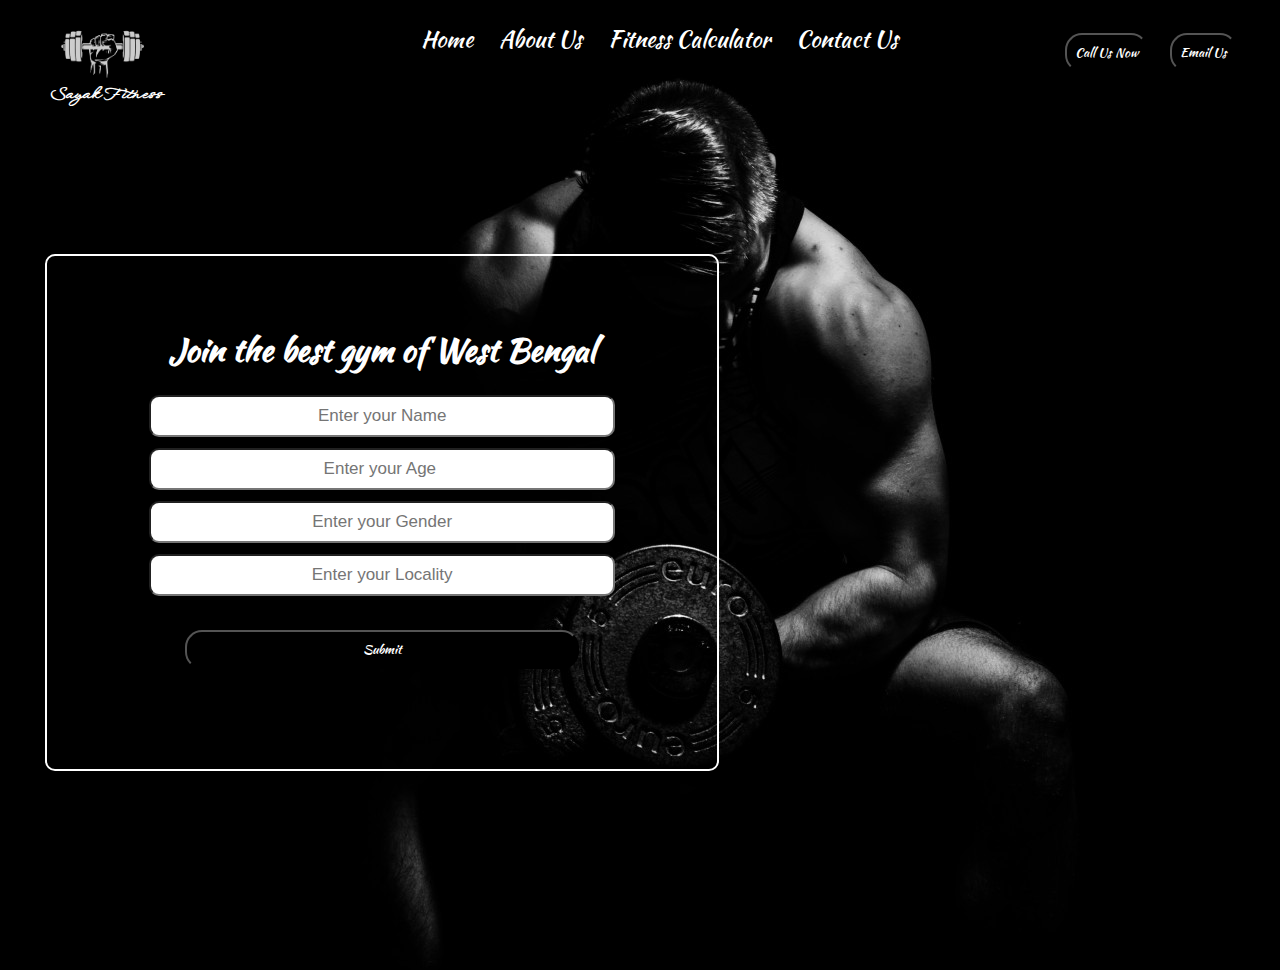
==== index.html @ b908f96d "first commit" ====
<!DOCTYPE html>
<html lang="en">
  <head>
    <meta charset="UTF-8" />
    <meta http-equiv="X-UA-Compatible" content="IE=edge" />
    <meta name="viewport" content="width=device-width, initial-scale=1.0" />
    <title>Sayak Fitness</title>
  </head>
  <link rel="stylesheet" href="css/project.css" />
  <link href="https://fonts.googleapis.com/css2?family=Kaushan+Script&display=swap" rel="stylesheet">
  <link href="https://fonts.googleapis.com/css2?family=WindSong:wght@500&display=swap" rel="stylesheet">
  <style>
    /* CSS Reset */
    body {
      margin: 0px;
      padding: 0px;
      background-image: url("gym.jpg");
      font-family: 'Kaushan Script', cursive;
      color: white;
      /* background-repeat: no-repeat; */
    }

    .left {
      /* border: 3px solid red; */
      display: inline-block;
      position: absolute;

      left: 51px;
      top: 28px;
    }
    .mid {
      /* border: 3px solid red; */
      display: block;
      margin: 22px auto;
      width: 50%;
      padding-left: 100px;
    }
    .right {
      display: inline-block;
      /* border: 3px solid red; */
      position: absolute;
      right: 34px;
      top: 40px;
    }
    .navbar li {
      display: inline-block;
      font-size: 23px;
    }

    .left img {
      width: 100px;
      filter: invert(100%);
    }

    .left div {
      font-family: 'WindSong', cursive;
      text-align: center;
      size: 10px;
    }

    .navbar li a {
      color: white;
      text-decoration: none;
      padding: 10px 11px;
      color: white;
    }
    .navbar li a:hover,
    .navbar li a.active {
      color: gray;
      text-decoration: underline;
    }

    .btn {
      font-family: 'Kaushan Script', cursive;
      margin: -8px 9px;
      color: white;
      background-color: black;
      border-radius: 17px;
      padding: 8px 8px;
      cursor: pointer;
    }

    .btn:hover {
      color: gray;
    }

    .container {
      border: 2px solid white;
      margin: 199px 45px;
      padding: 7px 92px;
      padding-top: 49px;
      padding-bottom: 100px;
      width: 38%;
      border-radius: 10px;
    }

    .formgroup input {
      text-align: center;
      display: block;
      margin: 11px auto;
      width: 444px;
      padding: 9px;
      font-size: 17px;
      border-radius: 10px;
      
      color:black;
    }

    .container button{
      font-family: 'Kaushan Script', cursive;
      
      display: block;
      margin:auto;
      width:81%;
    }

    h1{
      text-align: center;
    }
  </style>
  <body>
    <header class="header">
      <!-- logo -->
      <div class="left">
        <img src="logo.png" alt="" />
        <div><strong>Sayak Fitness</strong></div>
      </div>

      <!-- navbar -->
      <div class="mid">
        <ul class="navbar">
          <li><a href="#">Home</a></li>
          <li><a href="#">About Us</a></li>
          <li><a href="#">Fitness Calculator</a></li>
          <li><a href="#">Contact Us</a></li>
        </ul>
      </div>
      <!-- button -->
      <div class="right">
        <button class="btn">Call Us Now</button>
        <button class="btn">Email Us</button>
      </div>
    </header>

    <div class="container">
      <h1>Join the best gym of West Bengal</h1>
      <form action="noaction.php">
        <div class="formgroup">
          <input type="text" name="" placeholder="Enter your Name" />
        </div>
        <div class="formgroup">
          <input type="text" name="" placeholder="Enter your Age " />
        </div>
        <div class="formgroup">
          <input type="text" name="" placeholder="Enter your Gender" />
        </div>
        <div class="formgroup">
          <input type="text" name="" placeholder="Enter your Locality" />
        </div>
        <br />
        <button class="btn">Submit</button>
      </form>
    </div>
  </body>
</html>
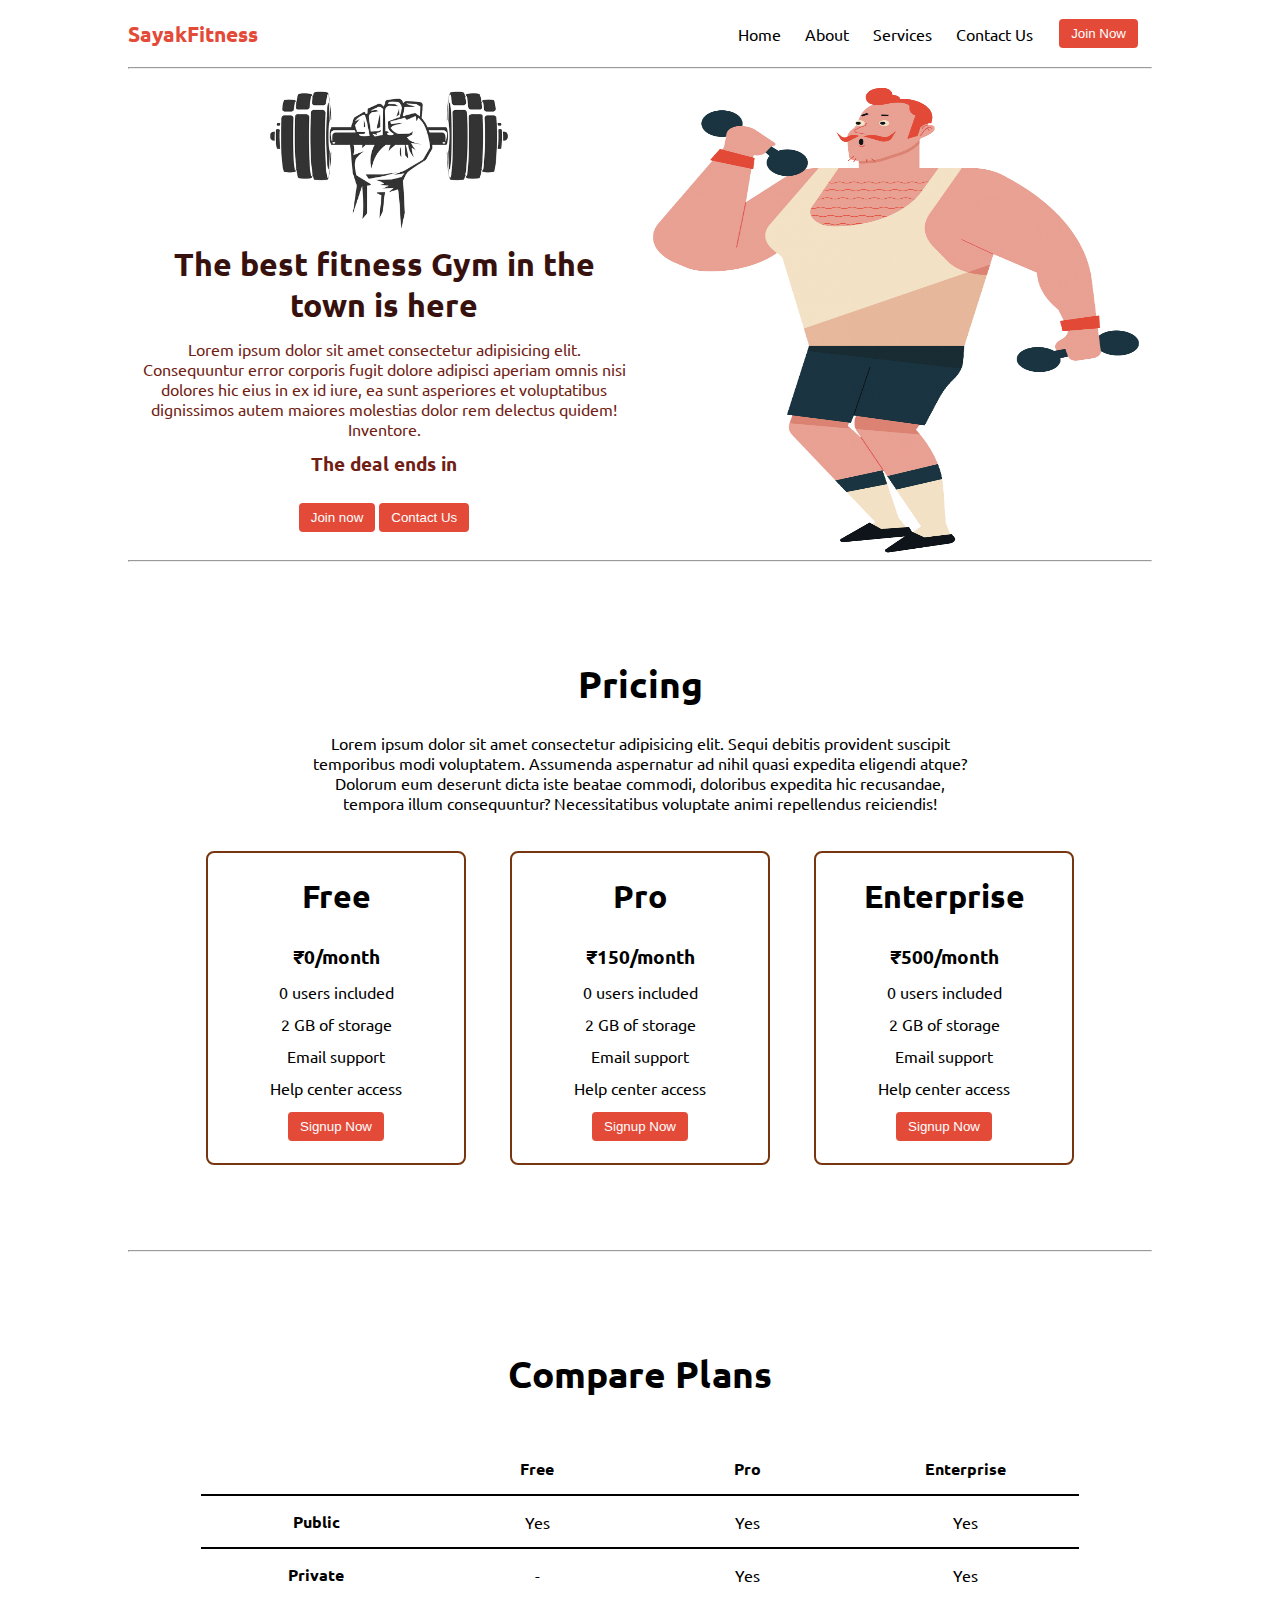
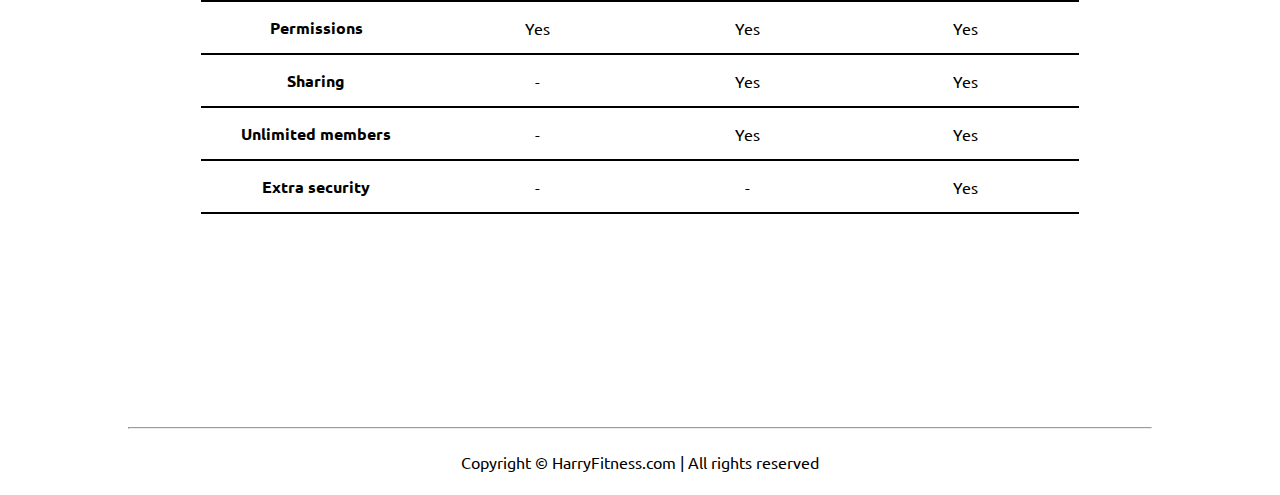
==== commit c1626ede: "some modifications" ====
--- a/index.html
+++ b/index.html
@@ -1,165 +1,161 @@
-<!DOCTYPE html>
-<html lang="en">
-  <head>
-    <meta charset="UTF-8" />
-    <meta http-equiv="X-UA-Compatible" content="IE=edge" />
-    <meta name="viewport" content="width=device-width, initial-scale=1.0" />
-    <title>Sayak Fitness</title>
-  </head>
-  <link rel="stylesheet" href="css/project.css" />
-  <link href="https://fonts.googleapis.com/css2?family=Kaushan+Script&display=swap" rel="stylesheet">
-  <link href="https://fonts.googleapis.com/css2?family=WindSong:wght@500&display=swap" rel="stylesheet">
-  <style>
-    /* CSS Reset */
-    body {
-      margin: 0px;
-      padding: 0px;
-      background-image: url("gym.jpg");
-      font-family: 'Kaushan Script', cursive;
-      color: white;
-      /* background-repeat: no-repeat; */
-    }
-
-    .left {
-      /* border: 3px solid red; */
-      display: inline-block;
-      position: absolute;
-
-      left: 51px;
-      top: 28px;
-    }
-    .mid {
-      /* border: 3px solid red; */
-      display: block;
-      margin: 22px auto;
-      width: 50%;
-      padding-left: 100px;
-    }
-    .right {
-      display: inline-block;
-      /* border: 3px solid red; */
-      position: absolute;
-      right: 34px;
-      top: 40px;
-    }
-    .navbar li {
-      display: inline-block;
-      font-size: 23px;
-    }
-
-    .left img {
-      width: 100px;
-      filter: invert(100%);
-    }
-
-    .left div {
-      font-family: 'WindSong', cursive;
-      text-align: center;
-      size: 10px;
-    }
-
-    .navbar li a {
-      color: white;
-      text-decoration: none;
-      padding: 10px 11px;
-      color: white;
-    }
-    .navbar li a:hover,
-    .navbar li a.active {
-      color: gray;
-      text-decoration: underline;
-    }
-
-    .btn {
-      font-family: 'Kaushan Script', cursive;
-      margin: -8px 9px;
-      color: white;
-      background-color: black;
-      border-radius: 17px;
-      padding: 8px 8px;
-      cursor: pointer;
-    }
-
-    .btn:hover {
-      color: gray;
-    }
-
-    .container {
-      border: 2px solid white;
-      margin: 199px 45px;
-      padding: 7px 92px;
-      padding-top: 49px;
-      padding-bottom: 100px;
-      width: 38%;
-      border-radius: 10px;
-    }
-
-    .formgroup input {
-      text-align: center;
-      display: block;
-      margin: 11px auto;
-      width: 444px;
-      padding: 9px;
-      font-size: 17px;
-      border-radius: 10px;
-      
-      color:black;
-    }
-
-    .container button{
-      font-family: 'Kaushan Script', cursive;
-      
-      display: block;
-      margin:auto;
-      width:81%;
-    }
-
-    h1{
-      text-align: center;
-    }
-  </style>
-  <body>
-    <header class="header">
-      <!-- logo -->
-      <div class="left">
-        <img src="logo.png" alt="" />
-        <div><strong>Sayak Fitness</strong></div>
-      </div>
-
-      <!-- navbar -->
-      <div class="mid">
-        <ul class="navbar">
-          <li><a href="#">Home</a></li>
-          <li><a href="#">About Us</a></li>
-          <li><a href="#">Fitness Calculator</a></li>
-          <li><a href="#">Contact Us</a></li>
-        </ul>
-      </div>
-      <!-- button -->
-      <div class="right">
-        <button class="btn">Call Us Now</button>
-        <button class="btn">Email Us</button>
-      </div>
-    </header>
-
-    <div class="container">
-      <h1>Join the best gym of West Bengal</h1>
-      <form action="noaction.php">
-        <div class="formgroup">
-          <input type="text" name="" placeholder="Enter your Name" />
-        </div>
-        <div class="formgroup">
-          <input type="text" name="" placeholder="Enter your Age " />
-        </div>
-        <div class="formgroup">
-          <input type="text" name="" placeholder="Enter your Gender" />
-        </div>
-        <div class="formgroup">
-          <input type="text" name="" placeholder="Enter your Locality" />
-        </div>
-        <br />
-        <button class="btn">Submit</button>
-      </form>
-    </div>
-  </body>
-</html>
+<!DOCTYPE html>
+<html lang="en">
+
+<head>
+    <meta charset="UTF-8">
+    <meta http-equiv="X-UA-Compatible" content="IE=edge">
+    <meta name="viewport" content="width=device-width, initial-scale=1.0">
+    <title>HarryFitness - The best fitness gym in the town</title>
+    <link rel="stylesheet" href="style.css">
+    <script src="timer.js"></script>
+    <link rel="stylesheet" href="utils.css">
+</head>
+
+<body class='overflow-x-hidden'>
+    <div class="container mx-auto">
+        <header>
+            <nav class="flex justify-between">
+                <div class="logo font-bold flex items-center text-blue">SayakFitness</div>
+                <ul class="navbar flex items-center">
+                    <li>Home</li>
+                    <li>About</li>
+                    <li>Services</li>
+                    <li>Contact Us</li>
+                    <li><button class="btn">Join Now</button></li>
+                </ul>
+            </nav>
+            <hr>
+        </header>
+        <main class="min-h-screen">
+            <section class="section1">
+                <div class="flex">
+                    <div class="topleft flex flex-col justify-center px-2">
+                        <div class=" text-center">
+                            <img class="dumbellimg" src="logo.png" alt="">
+                        </div>
+                        <h1 class="my-1 text-center">The best fitness Gym in the town is here</h1>
+                        <p class=" text-center">Lorem ipsum dolor sit amet consectetur adipisicing elit. Consequuntur
+                            error corporis fugit dolore adipisci aperiam omnis nisi dolores hic eius in ex id iure, ea
+                            sunt asperiores et voluptatibus dignissimos autem maiores molestias dolor rem delectus
+                            quidem! Inventore.</p>
+                            <!-- Display the countdown timer in an element -->
+                            <p class="deal text-center">The deal ends in <span id="demo"></span></p>
+                            <div class="buttons">
+                                <button class="btn">Join now</button>
+                                <button class="btn">Contact Us</button>
+                            </div>
+                    </div>
+                    <div class="topright flex justify-center">
+                        <img class="gymimg" src="gym.png" alt="">
+                    </div>
+                </div>
+            </section>
+            <hr>
+            <section class="section2">
+                <h1 class="text-center my-2">Pricing</h1>
+                <p class="my-2">Lorem ipsum dolor sit amet consectetur adipisicing elit. Sequi debitis provident
+                    suscipit temporibus modi voluptatem. Assumenda aspernatur ad nihil quasi expedita eligendi atque?
+                    Dolorum eum deserunt dicta iste beatae commodi, doloribus expedita hic recusandae, tempora illum
+                    consequuntur? Necessitatibus voluptate animi repellendus reiciendis!</p>
+                <div class="boxes flex justify-center">
+                    <div class="box">
+                        <h2>Free</h2>
+                        <ul>
+                            <li class="highlighted">₹0/month</li>
+                            <li>0 users included</li>
+                            <li>2 GB of storage</li>
+                            <li>Email support</li>
+                            <li>Help center access</li>
+                            <li><button class="btn">Signup Now</button></li>
+                        </ul>
+                    </div>
+                    <div class="box">
+                        <h2>Pro</h2>
+                        <ul>
+                            <li class="highlighted">₹150/month</li>
+                            <li>0 users included</li>
+                            <li>2 GB of storage</li>
+                            <li>Email support</li>
+                            <li>Help center access</li>
+                            <li><button class="btn">Signup Now</button></li>
+                        </ul>
+                    </div>
+                    <div class="box">
+                        <h2>Enterprise</h2>
+                        <ul>
+                            <li class="highlighted">₹500/month</li>
+                            <li>0 users included</li>
+                            <li>2 GB of storage</li>
+                            <li>Email support</li>
+                            <li>Help center access</li>
+                            <li><button class="btn">Signup Now</button></li>
+                        </ul>
+                    </div>
+
+                </div>
+            </section>
+            <hr>
+            <section class="section3">
+                <h1 class="text-center my-2">Compare Plans</h1>
+                <div class="container plantable">
+                    <table class="table text-center">
+                      <thead>
+                        <tr>
+                          <th></th><th>Free</th>
+                          <th>Pro</th>
+                          <th>Enterprise</th>
+                        </tr>
+                      </thead>
+                      <tbody>
+                        <tr>
+                          <th scope="row" class="text-start">Public</th>
+                          <td>Yes</svg></td>
+                          <td>Yes</svg></td>
+                          <td>Yes</svg></td>
+                        </tr>
+                        <tr>
+                          <th scope="row" class="text-start">Private</th>
+                          <td>-</td>
+                          <td>Yes</svg></td>
+                          <td>Yes</svg></td>
+                        </tr>
+                      </tbody>
+              
+                      <tbody>
+                        <tr>
+                          <th scope="row" class="text-start">Permissions</th>
+                          <td>Yes</svg></td>
+                          <td>Yes</svg></td>
+                          <td>Yes</svg></td>
+                        </tr>
+                        <tr>
+                          <th scope="row" class="text-start">Sharing</th>
+                          <td>-</td>
+                          <td>Yes</svg></td>
+                          <td>Yes</svg></td>
+                        </tr>
+                        <tr>
+                          <th scope="row" class="text-start">Unlimited members</th>
+                          <td>-</td>
+                          <td>Yes</svg></td>
+                          <td>Yes</svg></td>
+                        </tr>
+                        <tr>
+                          <th scope="row" class="text-start">Extra security</th>
+                          <td>-</td>
+                          <td>-</td>
+                          <td>Yes</svg></td>
+                        </tr>
+                      </tbody>
+                    </table>
+            </section>
+            <hr>
+        </main>
+        <footer>
+            Copyright &copy; HarryFitness.com | All rights reserved
+        </footer>
+
+    </div>
+</body>
+
+</html>--- a/style.css
+++ b/style.css
@@ -0,0 +1,139 @@
+@import url("https://fonts.googleapis.com/css2?family=Ubuntu:wght@300&display=swap");
+
+* {
+  margin: 0;
+  padding: 0;
+}
+
+.container {
+  max-width: 80vw;
+  font-family: "Ubuntu", sans-serif;
+}
+
+.navbar {
+  display: flex;
+  height: 67px;
+}
+.navbar li {
+  list-style: none;
+  margin: 0 12px;
+}
+
+.topleft {
+  width: 50%;
+}
+
+.topright {
+  width: 50%;
+}
+
+.section1 {
+  max-height: 100vh;
+  color: #711e15;
+}
+
+.section1 h1 {
+  color: #37110d;
+  font-size: 2rem;
+}
+
+.logo {
+  font-size: 1.3rem;
+}
+
+.dumbellimg {
+  width: 289px;
+}
+
+.topright .gymimg {
+  width: 530px;
+  height: 491px;
+}
+
+.section2 {
+  padding: 73px;
+}
+
+.section2 h1 {
+  font-size: 2.3rem;
+}
+
+.section2 p {
+  padding: 0 8vw;
+  text-align: center;
+}
+
+.box {
+  padding: 8px 0;
+  margin: 12px 22px;
+  min-width: 20vw;
+  border: 2px solid rgb(120, 54, 16);
+  border-radius: 8px;
+  text-align: center;
+}
+
+.box h2 {
+  font-size: 2rem;
+  padding: 15px 0;
+}
+
+.highlighted {
+  font-size: 1.2rem;
+  font-weight: bolder;
+}
+
+.box ul {
+  list-style-type: none;
+}
+
+.box ul li {
+  margin: 12px 2px;
+}
+
+.plantable {
+  display: flex;
+  justify-content: center;
+  align-items: center;
+}
+
+.section3 table {
+  width: 100%;
+  margin-bottom: 140px;
+  margin-top: 20px;
+  border-collapse: collapse;
+}
+
+.section3 table th {
+  width: 23vw;
+  border-bottom: 2px solid black;
+  padding: 15px 0;
+}
+
+.section3 table td {
+  border-bottom: 2px solid black;
+}
+
+.section3 h1 {
+  font-size: 2.3rem;
+}
+
+.section3 {
+  padding: 73px;
+}
+
+footer {
+  padding: 23px;
+  text-align: center;
+}
+.buttons {
+  display: flex;
+  justify-content: center;
+  align-items: center;
+  margin: 12px;
+}
+
+.deal {
+  font-size: 1.2rem;
+  font-weight: bolder;
+  margin: 12px 0;
+}
--- a/utils.css
+++ b/utils.css
@@ -0,0 +1,72 @@
+.min-h-screen {
+  min-height: 100vh;
+}
+
+.bg-red {
+  background-color: red;
+}
+
+.mx-auto {
+  margin-left: auto;
+  margin-right: auto;
+}
+
+.flex {
+  display: flex;
+}
+
+.items-center {
+  align-items: center;
+}
+
+.justify-between {
+  justify-content: space-between;
+}
+
+.justify-center {
+  justify-content: center;
+}
+
+.flex-col {
+  flex-direction: column;
+}
+
+.font-bold {
+  font-weight: bolder;
+}
+
+.my-1 {
+  margin-top: 13px;
+  margin-bottom: 13px;
+}
+
+.my-2 {
+  margin-top: 26px;
+  margin-bottom: 26px;
+}
+
+.px-2 {
+  padding-left: 13px;
+  padding-right: 13px;
+}
+
+.text-blue {
+  color: rgb(227 74 56);
+}
+
+.btn {
+  padding: 7px 12px;
+  border: 2px solid white;
+  border-radius: 6px;
+  cursor: pointer;
+  color: white;
+  background-color: rgb(227 74 56);
+}
+
+.overflow-x-hidden {
+  overflow-x: hidden;
+}
+
+.text-center {
+  text-align: center;
+}
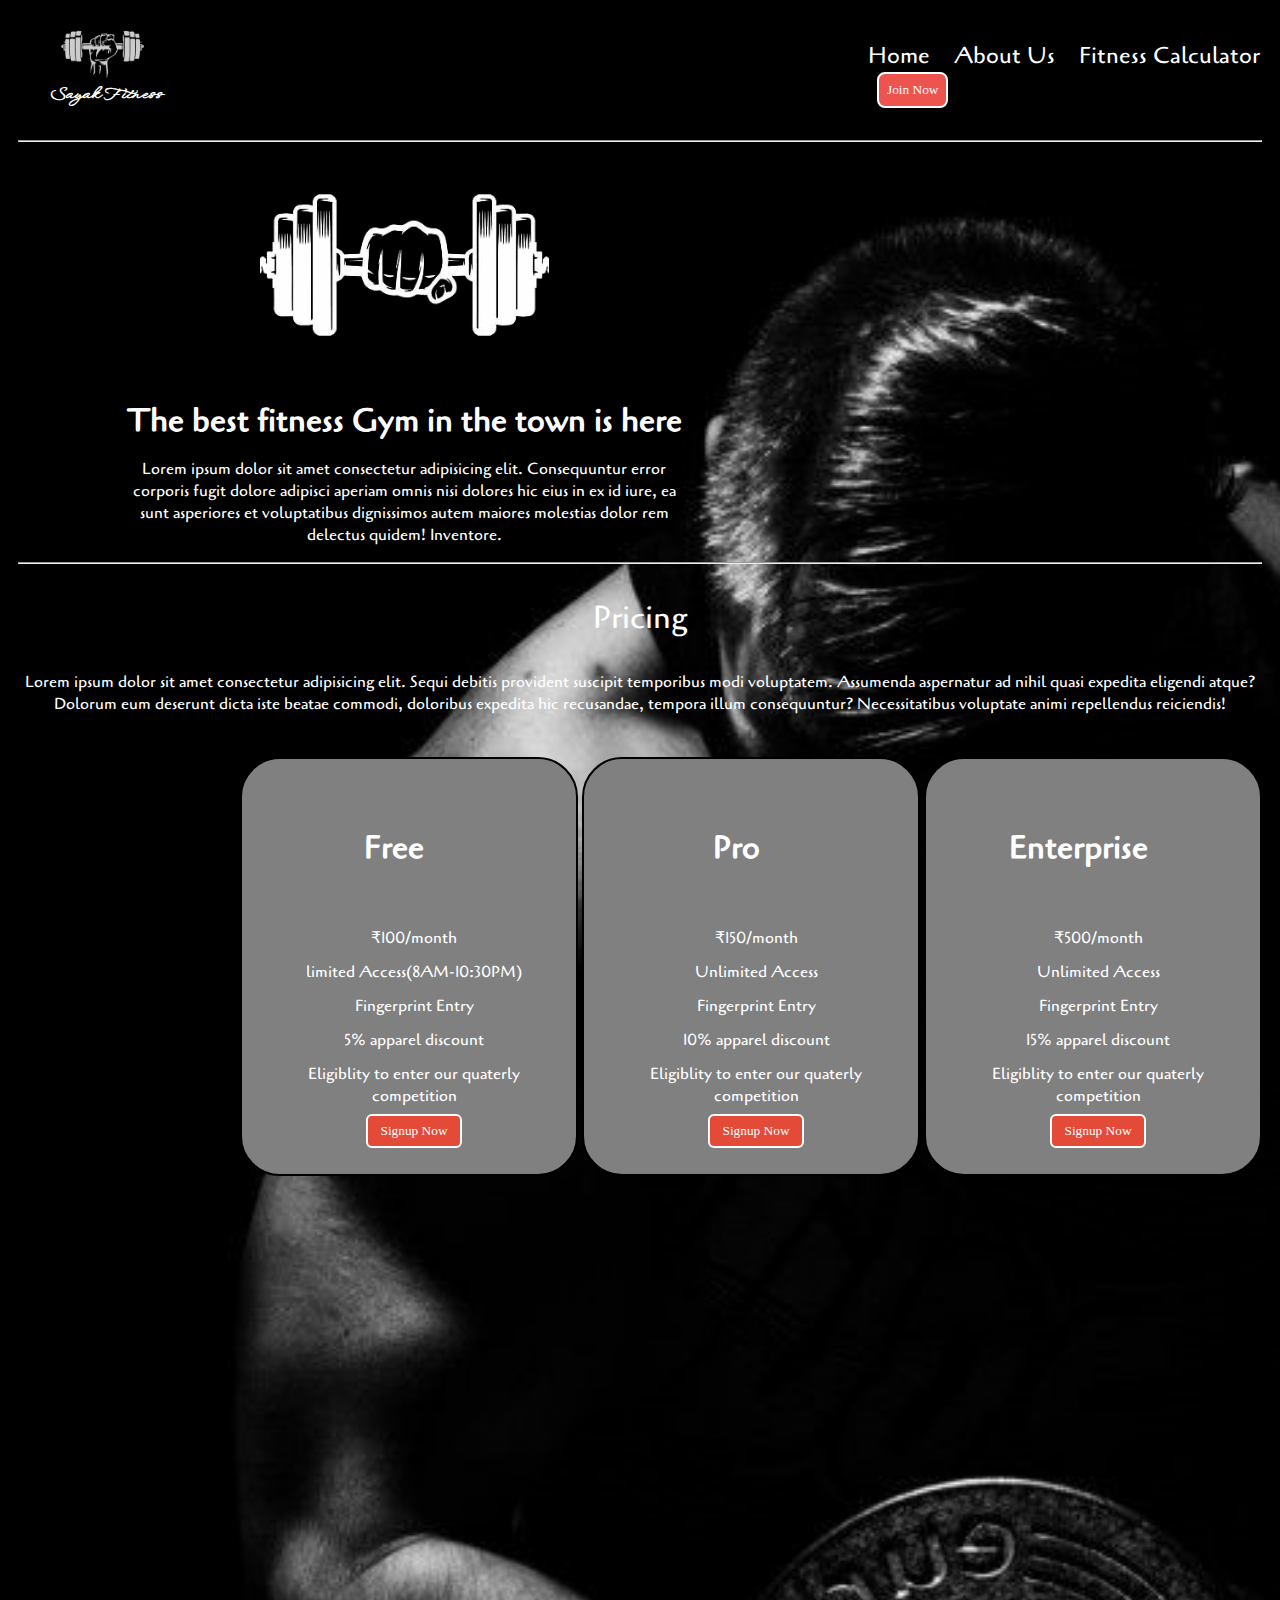
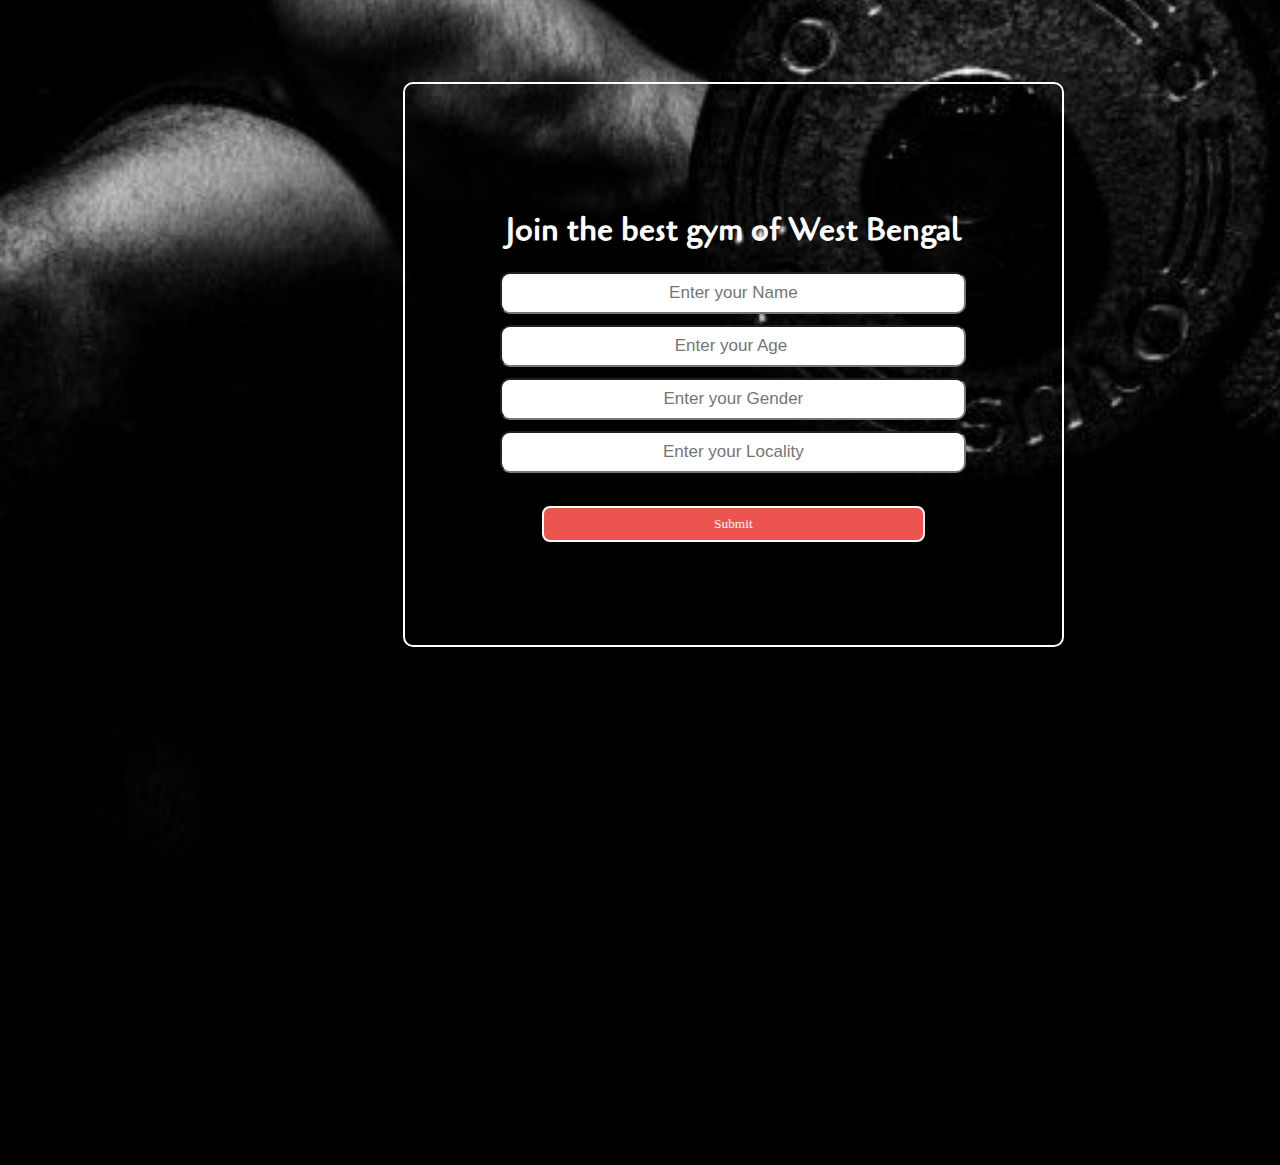
==== commit 557c4a7a: "added new files" ====
--- a/index.html
+++ b/index.html
@@ -1,161 +1,130 @@
 <!DOCTYPE html>
 <html lang="en">
+  <head>
+    <meta charset="UTF-8" />
+    <meta http-equiv="X-UA-Compatible" content="IE=edge" />
+    <meta name="viewport" content="width=device-width, initial-scale=1.0" />
+    <title>Sayak Fitness</title>
+  </head>
+  <link rel="stylesheet" href="css/project.css" />
+  <link
+    href="https://fonts.googleapis.com/css2?family=Cagliostro&display=swap"
+    rel="stylesheet"
+  />
+  <link
+    href="https://fonts.googleapis.com/css2?family=WindSong:wght@500&display=swap"
+    rel="stylesheet"
+  />
+  <link rel="stylesheet" href="style.css" />
+  <link rel="stylesheet" href="utils.css" />
 
-<head>
-    <meta charset="UTF-8">
-    <meta http-equiv="X-UA-Compatible" content="IE=edge">
-    <meta name="viewport" content="width=device-width, initial-scale=1.0">
-    <title>HarryFitness - The best fitness gym in the town</title>
-    <link rel="stylesheet" href="style.css">
-    <script src="timer.js"></script>
-    <link rel="stylesheet" href="utils.css">
-</head>
+  <body>
+    <header class="header">
+      <!-- logo -->
+      <div class="left">
+        <img src="logo.png" alt="" />
+        <div><strong>Sayak Fitness</strong></div>
+      </div>
 
-<body class='overflow-x-hidden'>
-    <div class="container mx-auto">
-        <header>
-            <nav class="flex justify-between">
-                <div class="logo font-bold flex items-center text-blue">SayakFitness</div>
-                <ul class="navbar flex items-center">
-                    <li>Home</li>
-                    <li>About</li>
-                    <li>Services</li>
-                    <li>Contact Us</li>
-                    <li><button class="btn">Join Now</button></li>
-                </ul>
-            </nav>
-            <hr>
-        </header>
-        <main class="min-h-screen">
-            <section class="section1">
-                <div class="flex">
-                    <div class="topleft flex flex-col justify-center px-2">
-                        <div class=" text-center">
-                            <img class="dumbellimg" src="logo.png" alt="">
-                        </div>
-                        <h1 class="my-1 text-center">The best fitness Gym in the town is here</h1>
-                        <p class=" text-center">Lorem ipsum dolor sit amet consectetur adipisicing elit. Consequuntur
-                            error corporis fugit dolore adipisci aperiam omnis nisi dolores hic eius in ex id iure, ea
-                            sunt asperiores et voluptatibus dignissimos autem maiores molestias dolor rem delectus
-                            quidem! Inventore.</p>
-                            <!-- Display the countdown timer in an element -->
-                            <p class="deal text-center">The deal ends in <span id="demo"></span></p>
-                            <div class="buttons">
-                                <button class="btn">Join now</button>
-                                <button class="btn">Contact Us</button>
-                            </div>
-                    </div>
-                    <div class="topright flex justify-center">
-                        <img class="gymimg" src="gym.png" alt="">
-                    </div>
-                </div>
-            </section>
-            <hr>
-            <section class="section2">
-                <h1 class="text-center my-2">Pricing</h1>
-                <p class="my-2">Lorem ipsum dolor sit amet consectetur adipisicing elit. Sequi debitis provident
-                    suscipit temporibus modi voluptatem. Assumenda aspernatur ad nihil quasi expedita eligendi atque?
-                    Dolorum eum deserunt dicta iste beatae commodi, doloribus expedita hic recusandae, tempora illum
-                    consequuntur? Necessitatibus voluptate animi repellendus reiciendis!</p>
-                <div class="boxes flex justify-center">
-                    <div class="box">
-                        <h2>Free</h2>
-                        <ul>
-                            <li class="highlighted">₹0/month</li>
-                            <li>0 users included</li>
-                            <li>2 GB of storage</li>
-                            <li>Email support</li>
-                            <li>Help center access</li>
-                            <li><button class="btn">Signup Now</button></li>
-                        </ul>
-                    </div>
-                    <div class="box">
-                        <h2>Pro</h2>
-                        <ul>
-                            <li class="highlighted">₹150/month</li>
-                            <li>0 users included</li>
-                            <li>2 GB of storage</li>
-                            <li>Email support</li>
-                            <li>Help center access</li>
-                            <li><button class="btn">Signup Now</button></li>
-                        </ul>
-                    </div>
-                    <div class="box">
-                        <h2>Enterprise</h2>
-                        <ul>
-                            <li class="highlighted">₹500/month</li>
-                            <li>0 users included</li>
-                            <li>2 GB of storage</li>
-                            <li>Email support</li>
-                            <li>Help center access</li>
-                            <li><button class="btn">Signup Now</button></li>
-                        </ul>
-                    </div>
+      <!-- navbar -->
+      <div class="mid">
+        <ul class="navbar">
+          <li><a href="#">Home</a></li>
+          <li><a href="#">About Us</a></li>
+          <li><a href="#">Fitness Calculator</a></li>
+          <li><a href="#">Contact Us</a></li>
+          <li>
+            <a href="#"><button class="btn1">Join Now</button></a>
+          </li>
+        </ul>
+      </div>
+    </header>
+    <hr />
 
-                </div>
-            </section>
-            <hr>
-            <section class="section3">
-                <h1 class="text-center my-2">Compare Plans</h1>
-                <div class="container plantable">
-                    <table class="table text-center">
-                      <thead>
-                        <tr>
-                          <th></th><th>Free</th>
-                          <th>Pro</th>
-                          <th>Enterprise</th>
-                        </tr>
-                      </thead>
-                      <tbody>
-                        <tr>
-                          <th scope="row" class="text-start">Public</th>
-                          <td>Yes</svg></td>
-                          <td>Yes</svg></td>
-                          <td>Yes</svg></td>
-                        </tr>
-                        <tr>
-                          <th scope="row" class="text-start">Private</th>
-                          <td>-</td>
-                          <td>Yes</svg></td>
-                          <td>Yes</svg></td>
-                        </tr>
-                      </tbody>
-              
-                      <tbody>
-                        <tr>
-                          <th scope="row" class="text-start">Permissions</th>
-                          <td>Yes</svg></td>
-                          <td>Yes</svg></td>
-                          <td>Yes</svg></td>
-                        </tr>
-                        <tr>
-                          <th scope="row" class="text-start">Sharing</th>
-                          <td>-</td>
-                          <td>Yes</svg></td>
-                          <td>Yes</svg></td>
-                        </tr>
-                        <tr>
-                          <th scope="row" class="text-start">Unlimited members</th>
-                          <td>-</td>
-                          <td>Yes</svg></td>
-                          <td>Yes</svg></td>
-                        </tr>
-                        <tr>
-                          <th scope="row" class="text-start">Extra security</th>
-                          <td>-</td>
-                          <td>-</td>
-                          <td>Yes</svg></td>
-                        </tr>
-                      </tbody>
-                    </table>
-            </section>
-            <hr>
-        </main>
-        <footer>
-            Copyright &copy; HarryFitness.com | All rights reserved
-        </footer>
+    <section class="section1">
+      <div class="flex">
+        <div class="topleft flex flex-col justify-center px-2">
+          <div class="text-center">
+            <img class="dumbellimg" src="dumbell.png" alt="" />
+          </div>
+          <h1 class="my-1 text-center">
+            The best fitness Gym in the town is here
+          </h1>
+          <p class="text-center">
+            Lorem ipsum dolor sit amet consectetur adipisicing elit.
+            Consequuntur error corporis fugit dolore adipisci aperiam omnis nisi
+            dolores hic eius in ex id iure, ea sunt asperiores et voluptatibus
+            dignissimos autem maiores molestias dolor rem delectus quidem!
+            Inventore.
+          </p>
+        </div>
+      </div>
+    </section>
 
+    <hr />
+    <p class="one">Pricing</p>
+    <p class="my-2">
+      Lorem ipsum dolor sit amet consectetur adipisicing elit. Sequi debitis
+      provident suscipit temporibus modi voluptatem. Assumenda aspernatur ad
+      nihil quasi expedita eligendi atque? Dolorum eum deserunt dicta iste
+      beatae commodi, doloribus expedita hic recusandae, tempora illum
+      consequuntur? Necessitatibus voluptate animi repellendus reiciendis!
+    </p>
+
+    <div class="container1">
+      <div class="box">
+        <h4>Free</h4>
+        <ul>
+          <li class="highlighted">₹100/month</li>
+          <li>limited Access(8AM-10:30PM)</li>
+          <li>Fingerprint Entry</li>
+          <li>5% apparel discount</li>
+          <li>Eligiblity to enter our quaterly competition</li>
+          <li><button class="btn">Signup Now</button></li>
+        </ul>
+      </div>
+      <div class="box">
+        <h4>Pro</h4>
+        <ul>
+          <li class="highlighted">₹150/month</li>
+          <li>Unlimited Access</li>
+          <li>Fingerprint Entry</li>
+          <li>10% apparel discount</li>
+          <li>Eligiblity to enter our quaterly competition</li>
+          <li><button class="btn">Signup Now</button></li>
+        </ul>
+      </div>
+      <div class="box">
+        <h4>Enterprise</h4>
+        <ul>
+          <li class="highlighted">₹500/month</li>
+          <li>Unlimited Access</li>
+          <li>Fingerprint Entry</li>
+          <li>15% apparel discount</li>
+          <li>Eligiblity to enter our quaterly competition</li>
+          <li><button class="btn">Signup Now</button></li>
+        </ul>
+      </div>
     </div>
-</body>
 
-</html>+    <div class="container">
+      <h1>Join the best gym of West Bengal</h1>
+      <form action="noaction.php">
+        <div class="formgroup">
+          <input type="text" name="" placeholder="Enter your Name" />
+        </div>
+        <div class="formgroup">
+          <input type="text" name="" placeholder="Enter your Age " />
+        </div>
+        <div class="formgroup">
+          <input type="text" name="" placeholder="Enter your Gender" />
+        </div>
+        <div class="formgroup">
+          <input type="text" name="" placeholder="Enter your Locality" />
+        </div>
+        <br />
+        <button class="btn1">Submit</button>
+      </form>
+    </div>
+  </body>
+</html>
--- a/style.css
+++ b/style.css
@@ -1,85 +1,131 @@
-@import url("https://fonts.googleapis.com/css2?family=Ubuntu:wght@300&display=swap");
+body {
+  margin: 0px;
+  padding: 18px;
+  background-image: url("gym.jpg");
+  font-family: "Cagliostro", sans-serif;
+  color: white;
+  height: 100%;
+  background-position: center;
+  background-repeat: no-repeat;
+  background-size: cover;
+}
 
-* {
-  margin: 0;
-  padding: 0;
+.left {
+  /* border: 3px solid red; */
+  display: inline-block;
+  position: absolute;
+
+  left: 51px;
+  top: 28px;
+}
+.mid {
+  /* border: 3px solid red; */
+  display: block;
+  margin: 22px auto;
+  width: 50%;
+  padding-left: 100px;
+  margin-left: 700px;
+}
+
+.navbar li {
+  display: inline-block;
+  font-size: 23px;
+}
+
+.left img {
+  width: 100px;
+  filter: invert(100%);
+}
+
+.left div {
+  font-family: "WindSong", cursive;
+  text-align: center;
+  size: 10px;
+}
+
+.navbar li a {
+  color: white;
+  text-decoration: none;
+  padding: 10px 10px;
+}
+.navbar li a:hover,
+.navbar li a.active {
+  color: gray;
+}
+
+.btn {
+  font-family: "Kaushan Script", cursive;
+  margin: -8px 9px;
+  background-color: rgb(238, 84, 79);
+  padding: 8px 8px;
+  cursor: pointer;
+  margin-bottom: 10px;
+}
+
+.btn:hover {
+  color: gray;
 }
 
 .container {
-  max-width: 80vw;
-  font-family: "Ubuntu", sans-serif;
+  border: 2px solid white;
+  margin: 500px 385px;
+  padding: 103px 92px;
+
+  width: 38%;
+  border-radius: 10px;
 }
 
-.navbar {
-  display: flex;
-  height: 67px;
+.formgroup input {
+  text-align: center;
+  display: block;
+  margin: 11px auto;
+  width: 444px;
+  padding: 9px;
+  font-size: 17px;
+  border-radius: 10px;
 }
-.navbar li {
-  list-style: none;
-  margin: 0 12px;
+
+.container button {
+  font-family: "Kaushan Script", cursive;
+
+  display: block;
+  margin: auto;
+  width: 81%;
+}
+
+h1 {
+  text-align: center;
+}
+
+.section1 {
+  max-height: 100vh;
+  color: white;
+  padding-left: 100px;
+}
+
+.section1 h1 {
+  color: white;
+  font-size: 2rem;
 }
 
 .topleft {
   width: 50%;
 }
-
-.topright {
-  width: 50%;
-}
-
-.section1 {
-  max-height: 100vh;
-  color: #711e15;
-}
-
-.section1 h1 {
-  color: #37110d;
-  font-size: 2rem;
-}
-
-.logo {
-  font-size: 1.3rem;
-}
-
 .dumbellimg {
   width: 289px;
-}
-
-.topright .gymimg {
-  width: 530px;
-  height: 491px;
-}
-
-.section2 {
-  padding: 73px;
-}
-
-.section2 h1 {
-  font-size: 2.3rem;
-}
-
-.section2 p {
-  padding: 0 8vw;
-  text-align: center;
+  filter: invert(100%);
 }
 
 .box {
-  padding: 8px 0;
-  margin: 12px 22px;
-  min-width: 20vw;
-  border: 2px solid rgb(120, 54, 16);
-  border-radius: 8px;
-  text-align: center;
-}
-
-.box h2 {
-  font-size: 2rem;
-  padding: 15px 0;
-}
-
-.highlighted {
-  font-size: 1.2rem;
-  font-weight: bolder;
+  border: 2px solid black;
+  background-color: grey;
+  margin: 6px 0px;
+  width: 22%;
+  display: inline-block;
+  border-radius: 40px;
+  padding-left: 20px;
+  padding-right: 50px;
+  padding-top: 10px;
 }
 
 .box ul {
@@ -88,52 +134,39 @@
 
 .box ul li {
   margin: 12px 2px;
+  text-align: center;
 }
 
-.plantable {
-  display: flex;
-  justify-content: center;
-  align-items: center;
+.container1 {
+  margin: auto;
+  width: 1200px;
+  padding-left: 222px;
+  padding-top: 10px;
 }
 
-.section3 table {
-  width: 100%;
-  margin-bottom: 140px;
-  margin-top: 20px;
-  border-collapse: collapse;
+.box h4 {
+  font-size: 2rem;
+  padding: 15px 0;
+  text-align: center;
 }
 
-.section3 table th {
-  width: 23vw;
-  border-bottom: 2px solid black;
-  padding: 15px 0;
+.one {
+  text-align: center;
+  font-size: 2rem;
 }
 
-.section3 table td {
-  border-bottom: 2px solid black;
+.btn1 {
+  font-family: "Kaushan Script", cursive;
+  margin: -8px 9px;
+  background-color: rgb(238, 84, 79);
+  padding: 8px 8px;
+  cursor: pointer;
+  margin-bottom: 10px;
+  color: white;
+  border-radius: 8px;
+  border: 2px solid white;
 }
 
-.section3 h1 {
-  font-size: 2.3rem;
+.btn1:hover {
+  color: gray;
 }
-
-.section3 {
-  padding: 73px;
-}
-
-footer {
-  padding: 23px;
-  text-align: center;
-}
-.buttons {
-  display: flex;
-  justify-content: center;
-  align-items: center;
-  margin: 12px;
-}
-
-.deal {
-  font-size: 1.2rem;
-  font-weight: bolder;
-  margin: 12px 0;
-}
--- a/utils.css
+++ b/utils.css
@@ -9,10 +9,6 @@
 .mx-auto {
   margin-left: auto;
   margin-right: auto;
-}
-
-.flex {
-  display: flex;
 }
 
 .items-center {
@@ -27,10 +23,6 @@
   justify-content: center;
 }
 
-.flex-col {
-  flex-direction: column;
-}
-
 .font-bold {
   font-weight: bolder;
 }
@@ -43,11 +35,7 @@
 .my-2 {
   margin-top: 26px;
   margin-bottom: 26px;
-}
-
-.px-2 {
-  padding-left: 13px;
-  padding-right: 13px;
+  text-align: center;
 }
 
 .text-blue {
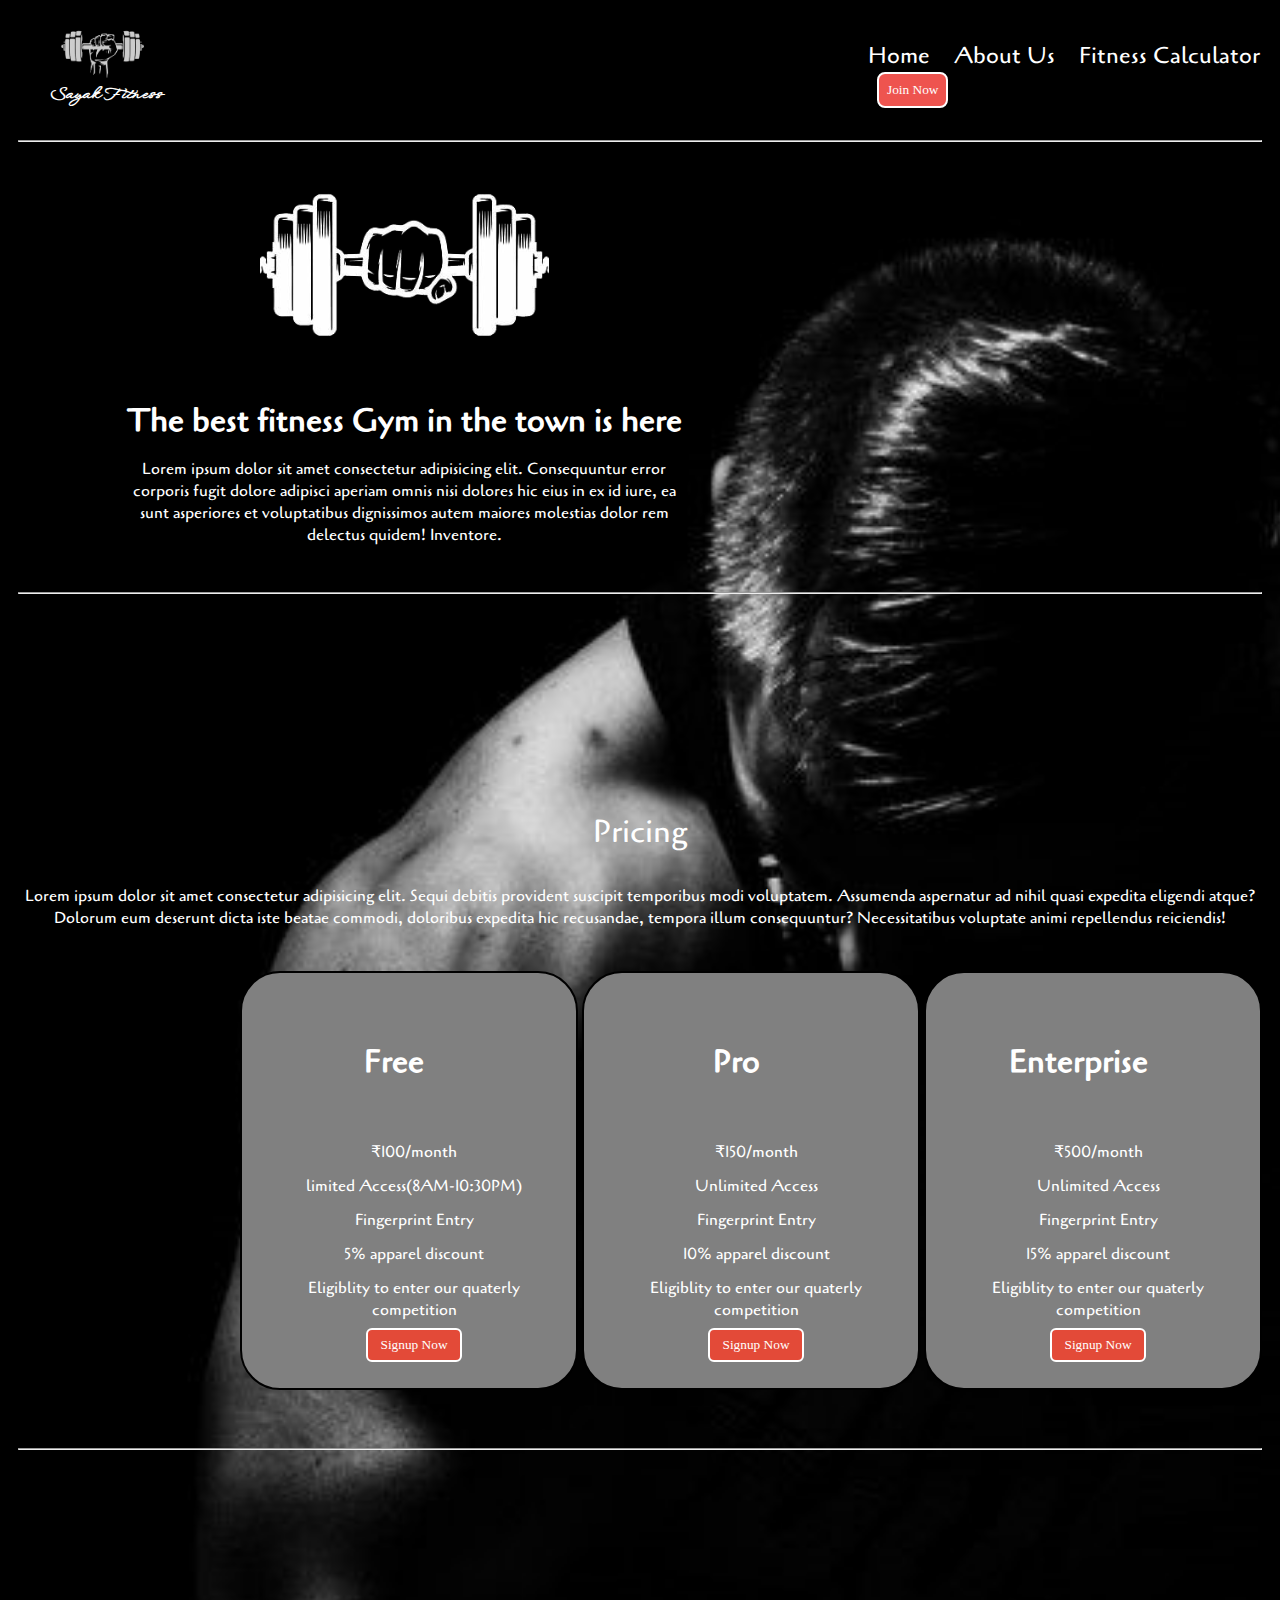
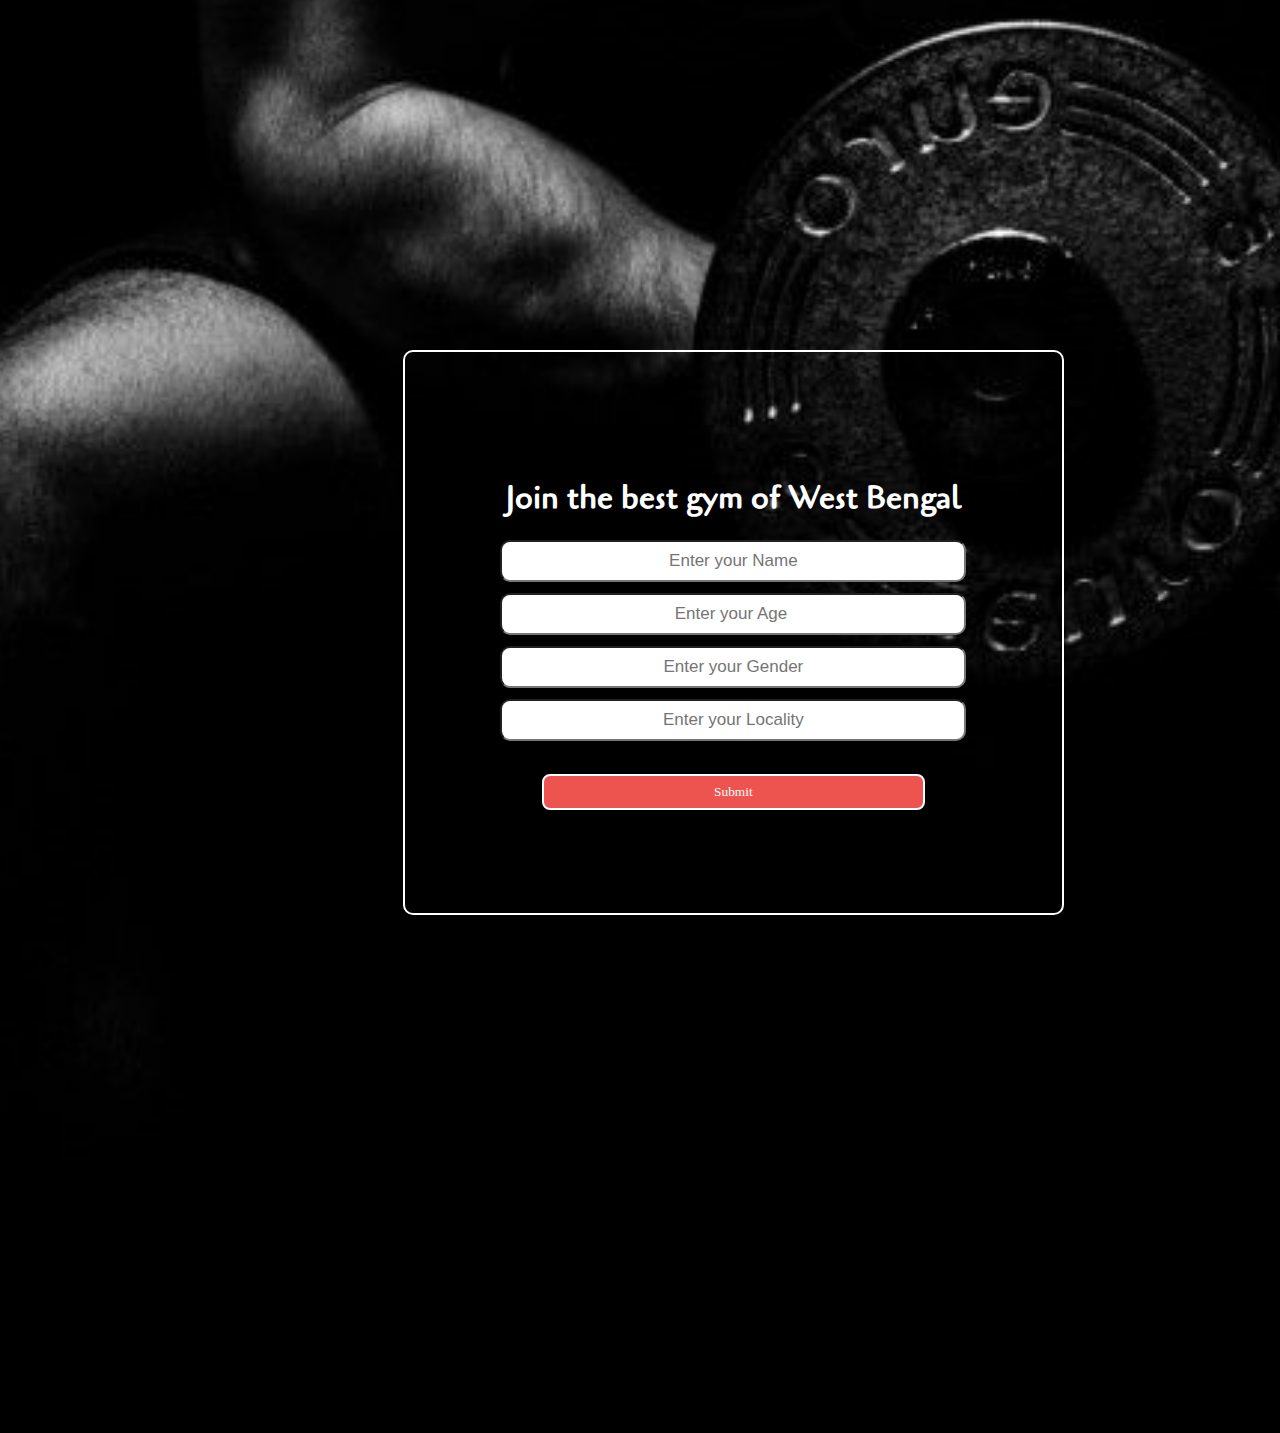
==== commit 7f8974a0: "modified index.html" ====
--- a/index.html
+++ b/index.html
@@ -60,8 +60,16 @@
         </div>
       </div>
     </section>
-
+    <br />
     <hr />
+    <br />
+    <br />
+    <br />
+    <br />
+    <br />
+    <br />
+    <br />
+    <br />
     <p class="one">Pricing</p>
     <p class="my-2">
       Lorem ipsum dolor sit amet consectetur adipisicing elit. Sequi debitis
@@ -106,6 +114,9 @@
         </ul>
       </div>
     </div>
+    <br />
+    <br />
+    <hr />
 
     <div class="container">
       <h1>Join the best gym of West Bengal</h1>
